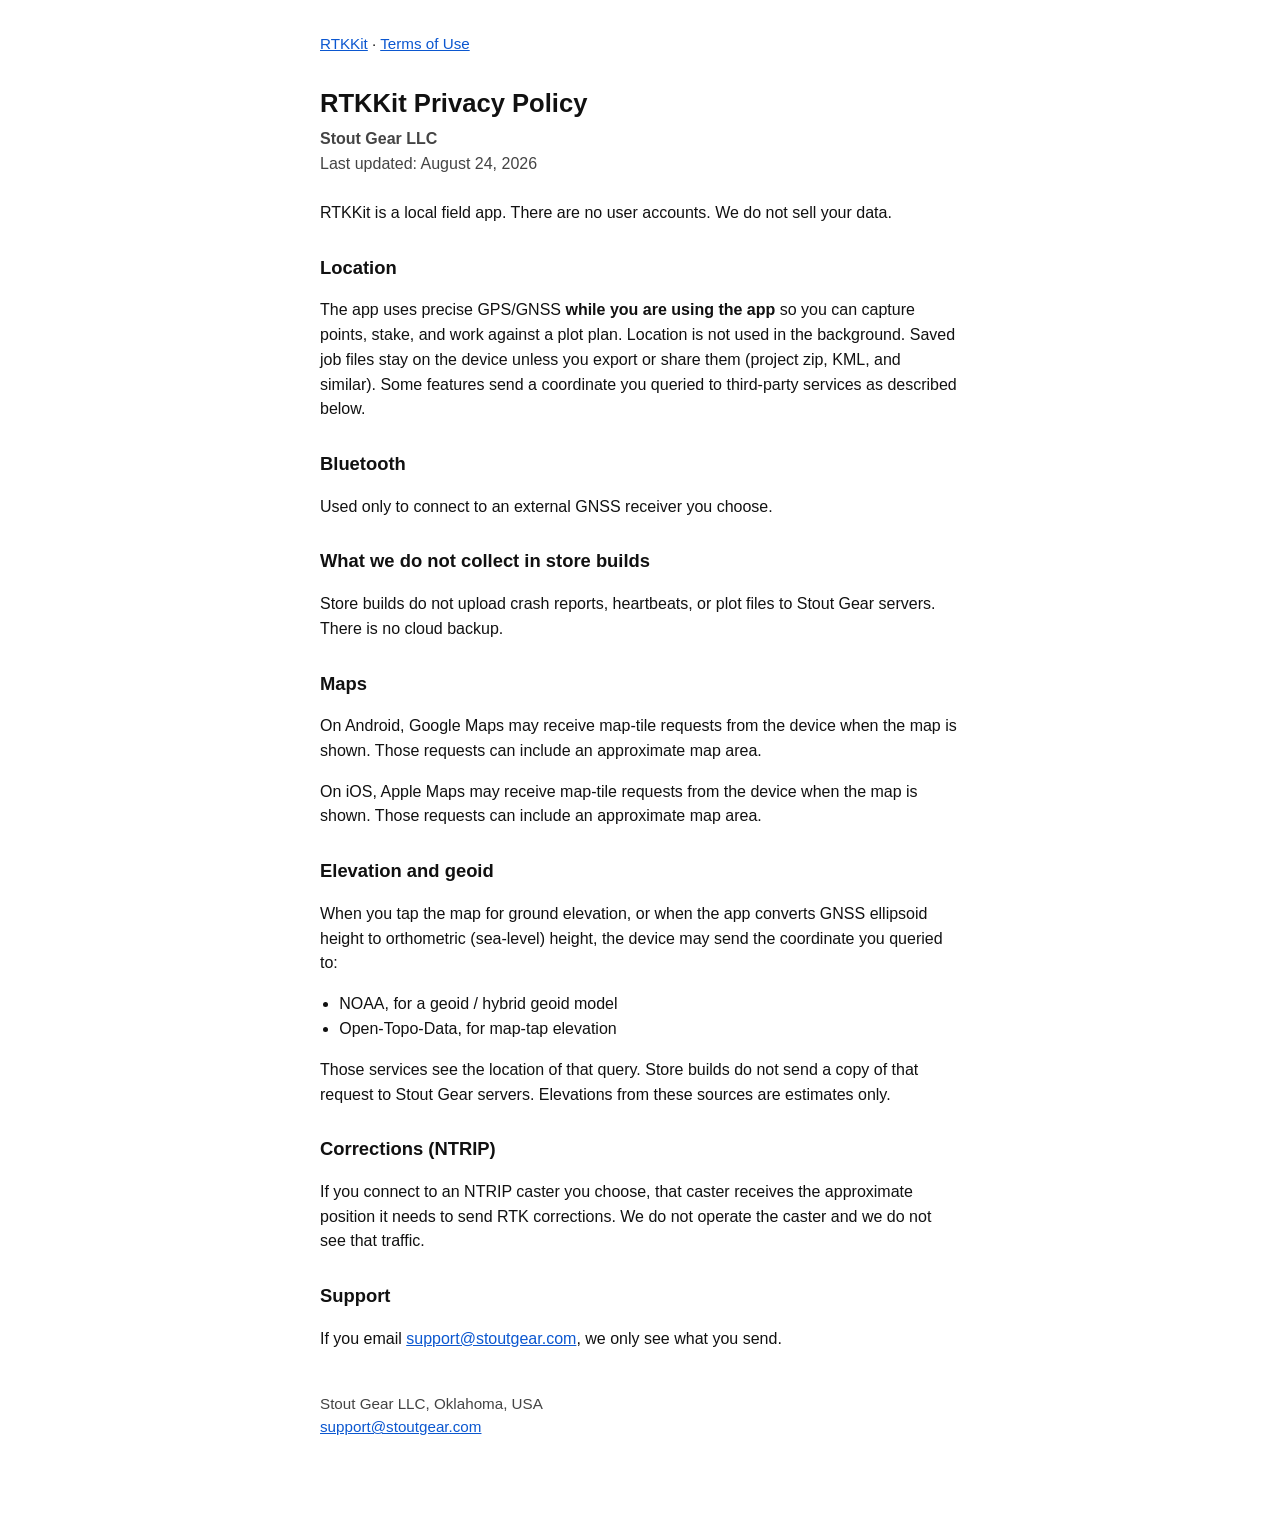
==== privacy/index.html @ b92ecd4a "Add privacy policy page" ====
<!DOCTYPE html>
<html lang="en">
<head>
<meta charset="utf-8">
<meta name="viewport" content="width=device-width, initial-scale=1">
<title>RTKKit Privacy Policy</title>
<style>
:root { color-scheme: light; }
body { font-family: -apple-system, BlinkMacSystemFont, "Segoe UI", Roboto, Helvetica, Arial, sans-serif; line-height: 1.55; color: #111; max-width: 40rem; margin: 2rem auto; padding: 0 1.25rem 4rem; }
h1 { font-size: 1.6rem; margin: 0 0 .25rem; }
h2 { font-size: 1.15rem; margin: 1.75rem 0 .5rem; }
p, li { font-size: 1rem; }
ul { padding-left: 1.2rem; }
.meta { color: #444; margin: 0 0 1.5rem; }
nav { font-size: .95rem; margin: 0 0 1.75rem; }
nav a { color: #0b57d0; }
a { color: #0b57d0; }
footer { margin-top: 2.5rem; color: #444; font-size: .95rem; }
</style>
</head>
<body>

<nav><a href="../">RTKKit</a> · <a href="../terms/">Terms of Use</a></nav>
<h1>RTKKit Privacy Policy</h1>
<p class="meta"><strong>Stout Gear LLC</strong><br>Last updated: August 24, 2026</p>
<p>RTKKit is a local field app. There are no user accounts. We do not sell your data.</p>
<h2>Location</h2>
<p>The app uses precise GPS/GNSS <strong>while you are using the app</strong> so you can capture points, stake, and work against a plot plan. Location is not used in the background. Saved job files stay on the device unless you export or share them (project zip, KML, and similar). Some features send a coordinate you queried to third-party services as described below.</p>
<h2>Bluetooth</h2>
<p>Used only to connect to an external GNSS receiver you choose.</p>
<h2>What we do not collect in store builds</h2>
<p>Store builds do not upload crash reports, heartbeats, or plot files to Stout Gear servers. There is no cloud backup.</p>
<h2>Maps</h2>
<p>On Android, Google Maps may receive map-tile requests from the device when the map is shown. Those requests can include an approximate map area.</p>
<p>On iOS, Apple Maps may receive map-tile requests from the device when the map is shown. Those requests can include an approximate map area.</p>
<h2>Elevation and geoid</h2>
<p>When you tap the map for ground elevation, or when the app converts GNSS ellipsoid height to orthometric (sea-level) height, the device may send the coordinate you queried to:</p>
<ul>
<li>NOAA, for a geoid / hybrid geoid model</li>
<li>Open-Topo-Data, for map-tap elevation</li>
</ul>
<p>Those services see the location of that query. Store builds do not send a copy of that request to Stout Gear servers. Elevations from these sources are estimates only.</p>
<h2>Corrections (NTRIP)</h2>
<p>If you connect to an NTRIP caster you choose, that caster receives the approximate position it needs to send RTK corrections. We do not operate the caster and we do not see that traffic.</p>
<h2>Support</h2>
<p>If you email <a href="mailto:support@stoutgear.com">support@stoutgear.com</a>, we only see what you send.</p>
<footer>Stout Gear LLC, Oklahoma, USA<br><a href="mailto:support@stoutgear.com">support@stoutgear.com</a></footer>

</body>
</html>
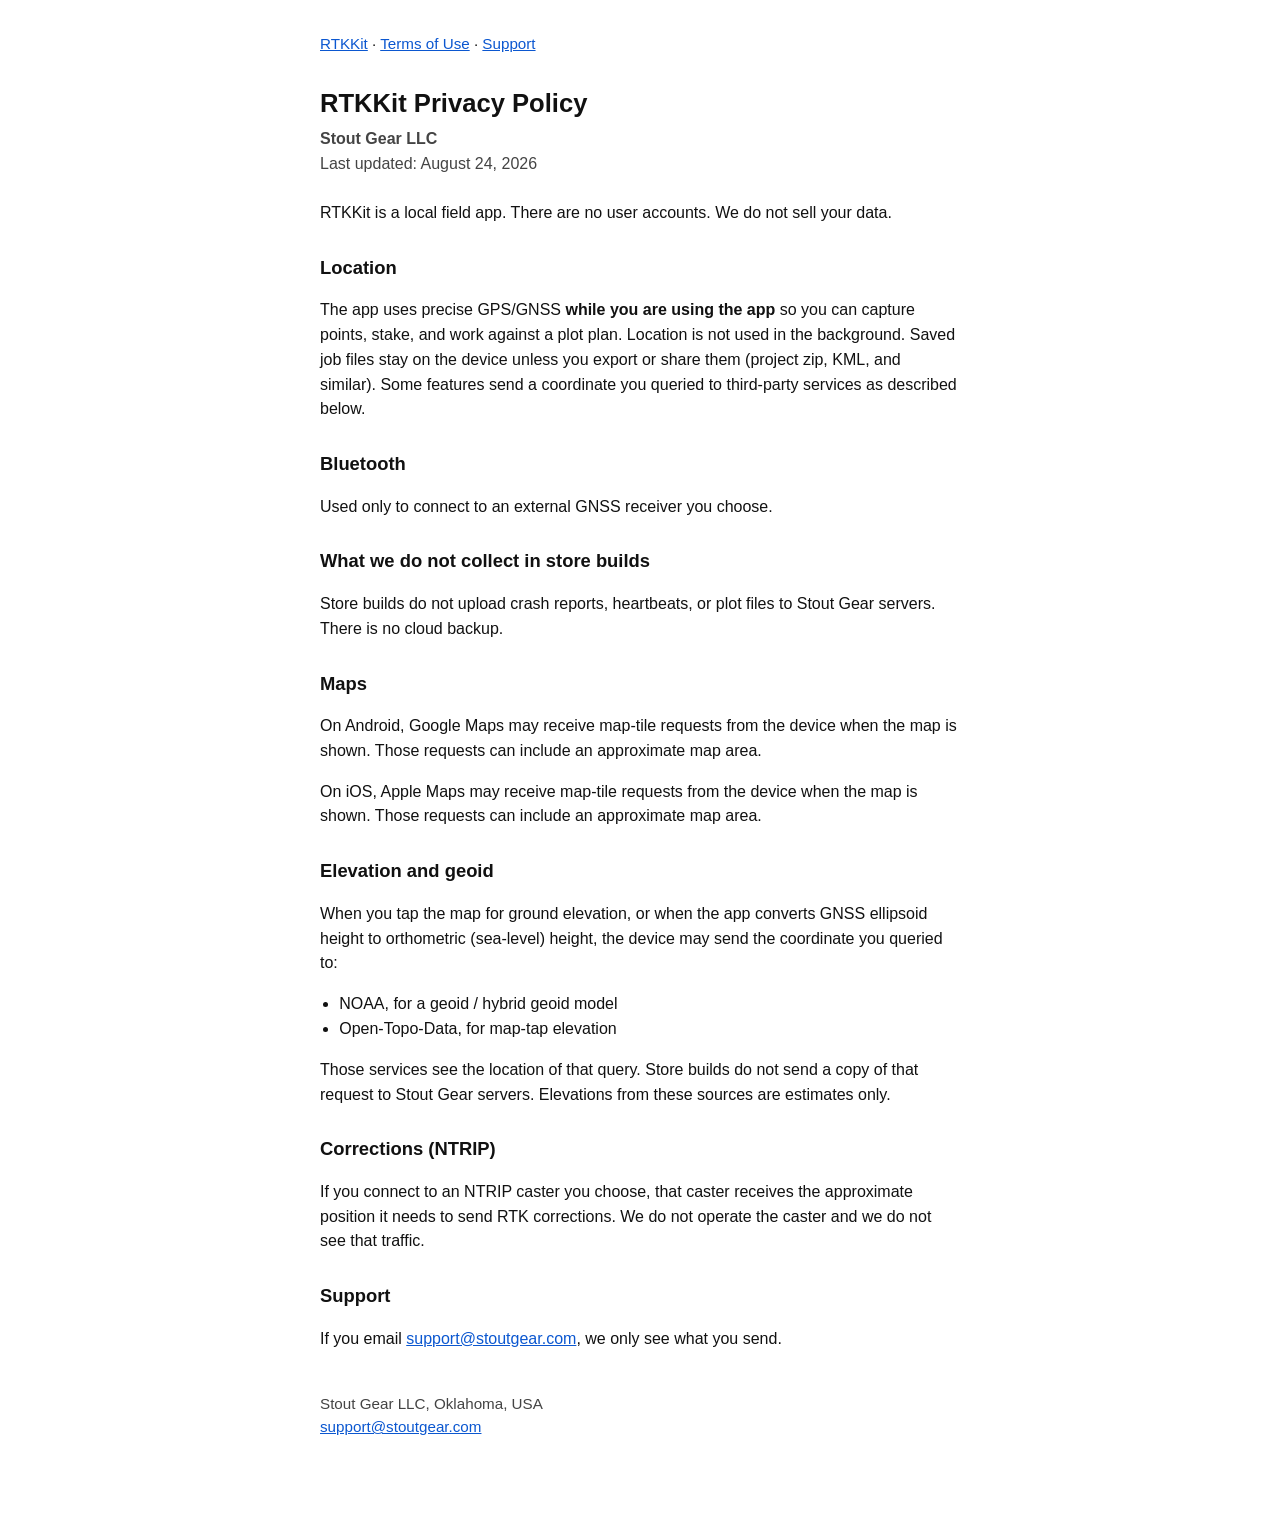
==== commit 44779f02: "Add RTKKit support page for store Support URL Short public support page with mailto contact matching" ====
--- a/privacy/index.html
+++ b/privacy/index.html
@@ -20,7 +20,7 @@
 </head>
 <body>
 
-<nav><a href="../">RTKKit</a> · <a href="../terms/">Terms of Use</a></nav>
+<nav><a href="../">RTKKit</a> · <a href="../terms/">Terms of Use</a> · <a href="../support/">Support</a></nav>
 <h1>RTKKit Privacy Policy</h1>
 <p class="meta"><strong>Stout Gear LLC</strong><br>Last updated: August 24, 2026</p>
 <p>RTKKit is a local field app. There are no user accounts. We do not sell your data.</p>
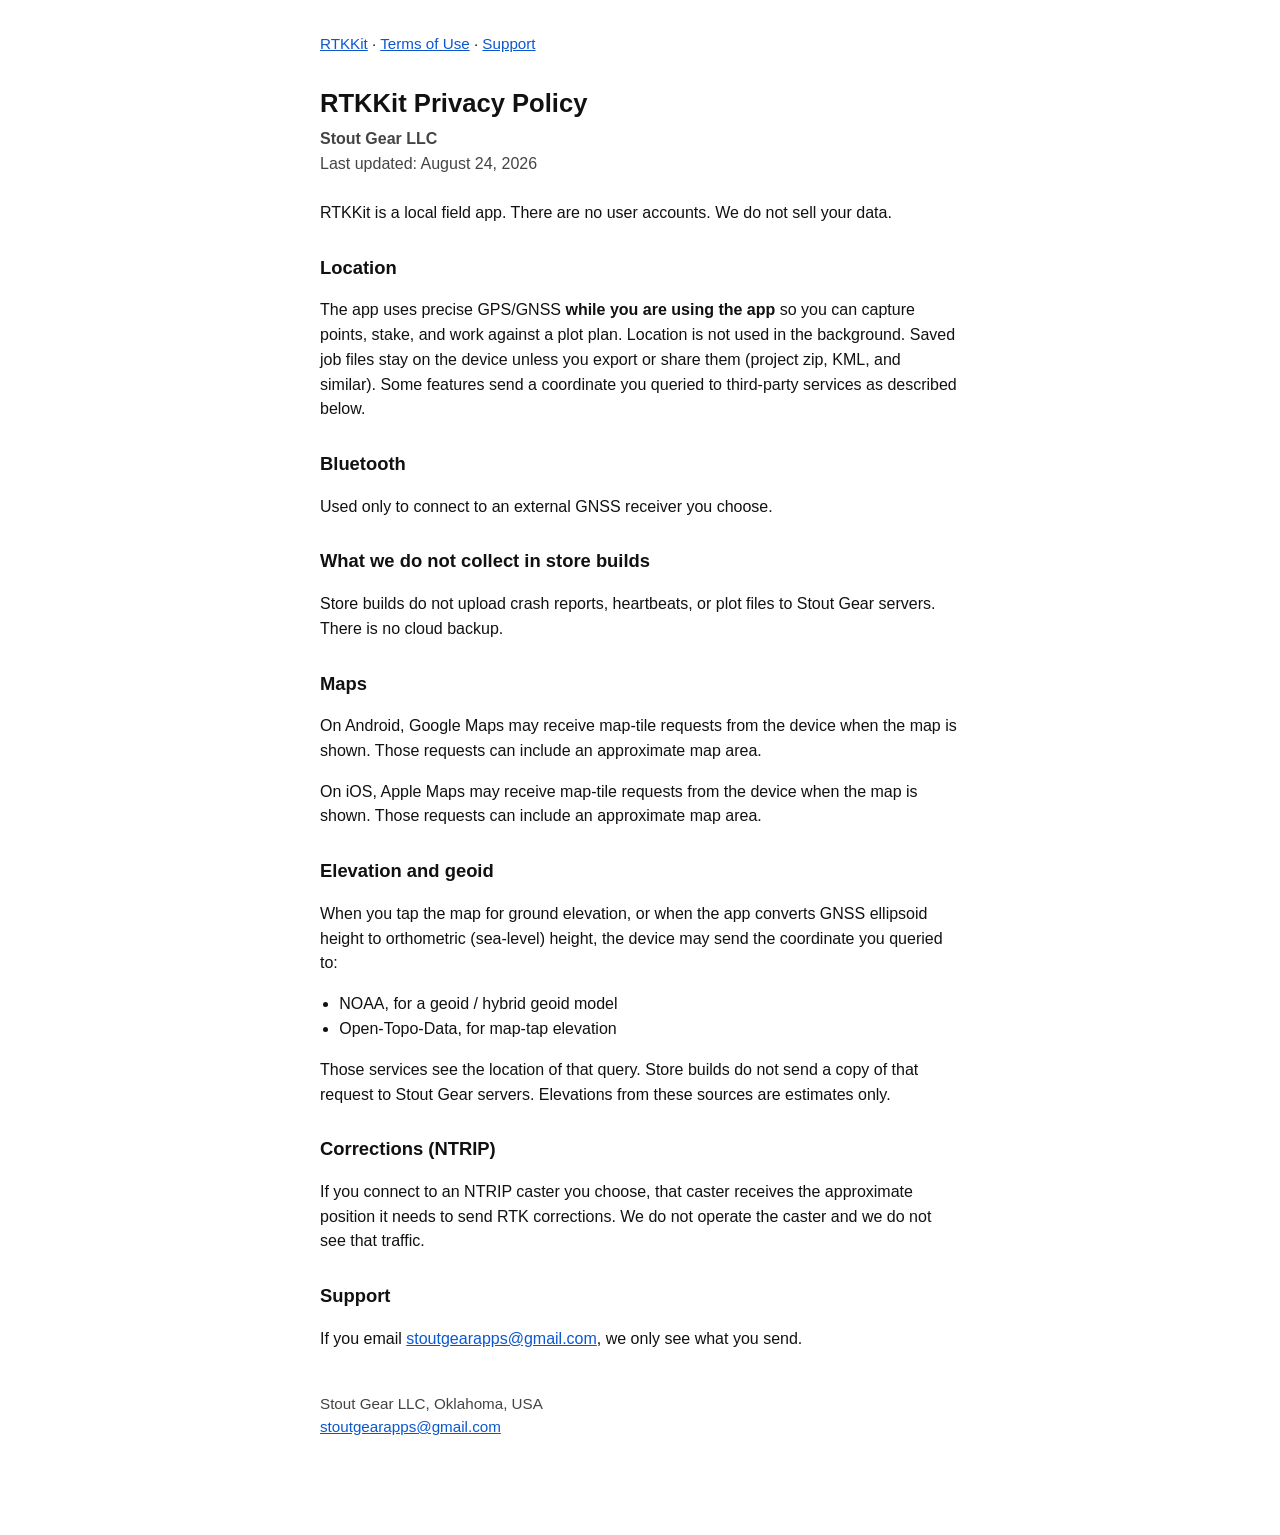
==== commit 46715180: "Replace support@stoutgear.com with stoutgearapps@gmail.com The owner does not own stoutgear.com. Poi" ====
--- a/privacy/index.html
+++ b/privacy/index.html
@@ -43,8 +43,8 @@
 <h2>Corrections (NTRIP)</h2>
 <p>If you connect to an NTRIP caster you choose, that caster receives the approximate position it needs to send RTK corrections. We do not operate the caster and we do not see that traffic.</p>
 <h2>Support</h2>
-<p>If you email <a href="mailto:support@stoutgear.com">support@stoutgear.com</a>, we only see what you send.</p>
-<footer>Stout Gear LLC, Oklahoma, USA<br><a href="mailto:support@stoutgear.com">support@stoutgear.com</a></footer>
+<p>If you email <a href="mailto:stoutgearapps@gmail.com">stoutgearapps@gmail.com</a>, we only see what you send.</p>
+<footer>Stout Gear LLC, Oklahoma, USA<br><a href="mailto:stoutgearapps@gmail.com">stoutgearapps@gmail.com</a></footer>
 
 </body>
 </html>
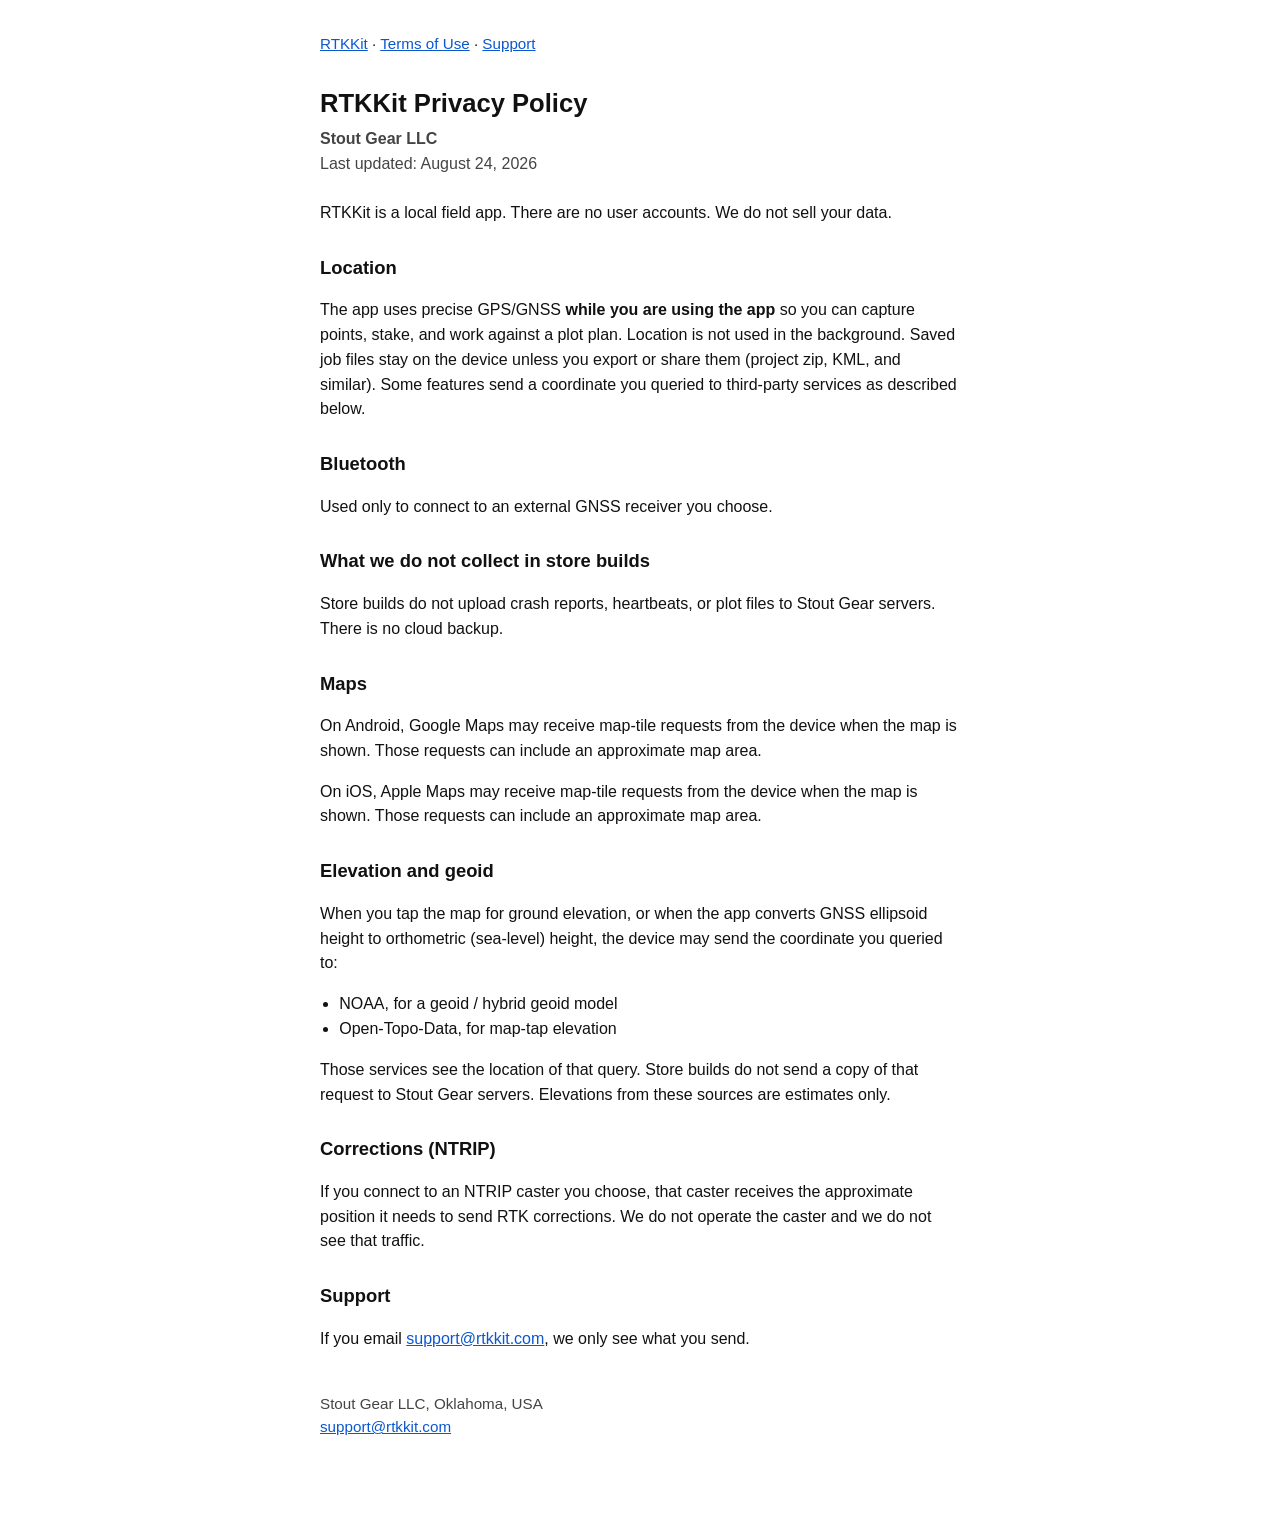
==== commit 6e6d4f3a: "Serve the legal site at rtkkit.com Add a Pages CNAME for rtkkit.com and point every public support a" ====
--- a/privacy/index.html
+++ b/privacy/index.html
@@ -43,8 +43,8 @@
 <h2>Corrections (NTRIP)</h2>
 <p>If you connect to an NTRIP caster you choose, that caster receives the approximate position it needs to send RTK corrections. We do not operate the caster and we do not see that traffic.</p>
 <h2>Support</h2>
-<p>If you email <a href="mailto:stoutgearapps@gmail.com">stoutgearapps@gmail.com</a>, we only see what you send.</p>
-<footer>Stout Gear LLC, Oklahoma, USA<br><a href="mailto:stoutgearapps@gmail.com">stoutgearapps@gmail.com</a></footer>
+<p>If you email <a href="mailto:support@rtkkit.com">support@rtkkit.com</a>, we only see what you send.</p>
+<footer>Stout Gear LLC, Oklahoma, USA<br><a href="mailto:support@rtkkit.com">support@rtkkit.com</a></footer>
 
 </body>
 </html>
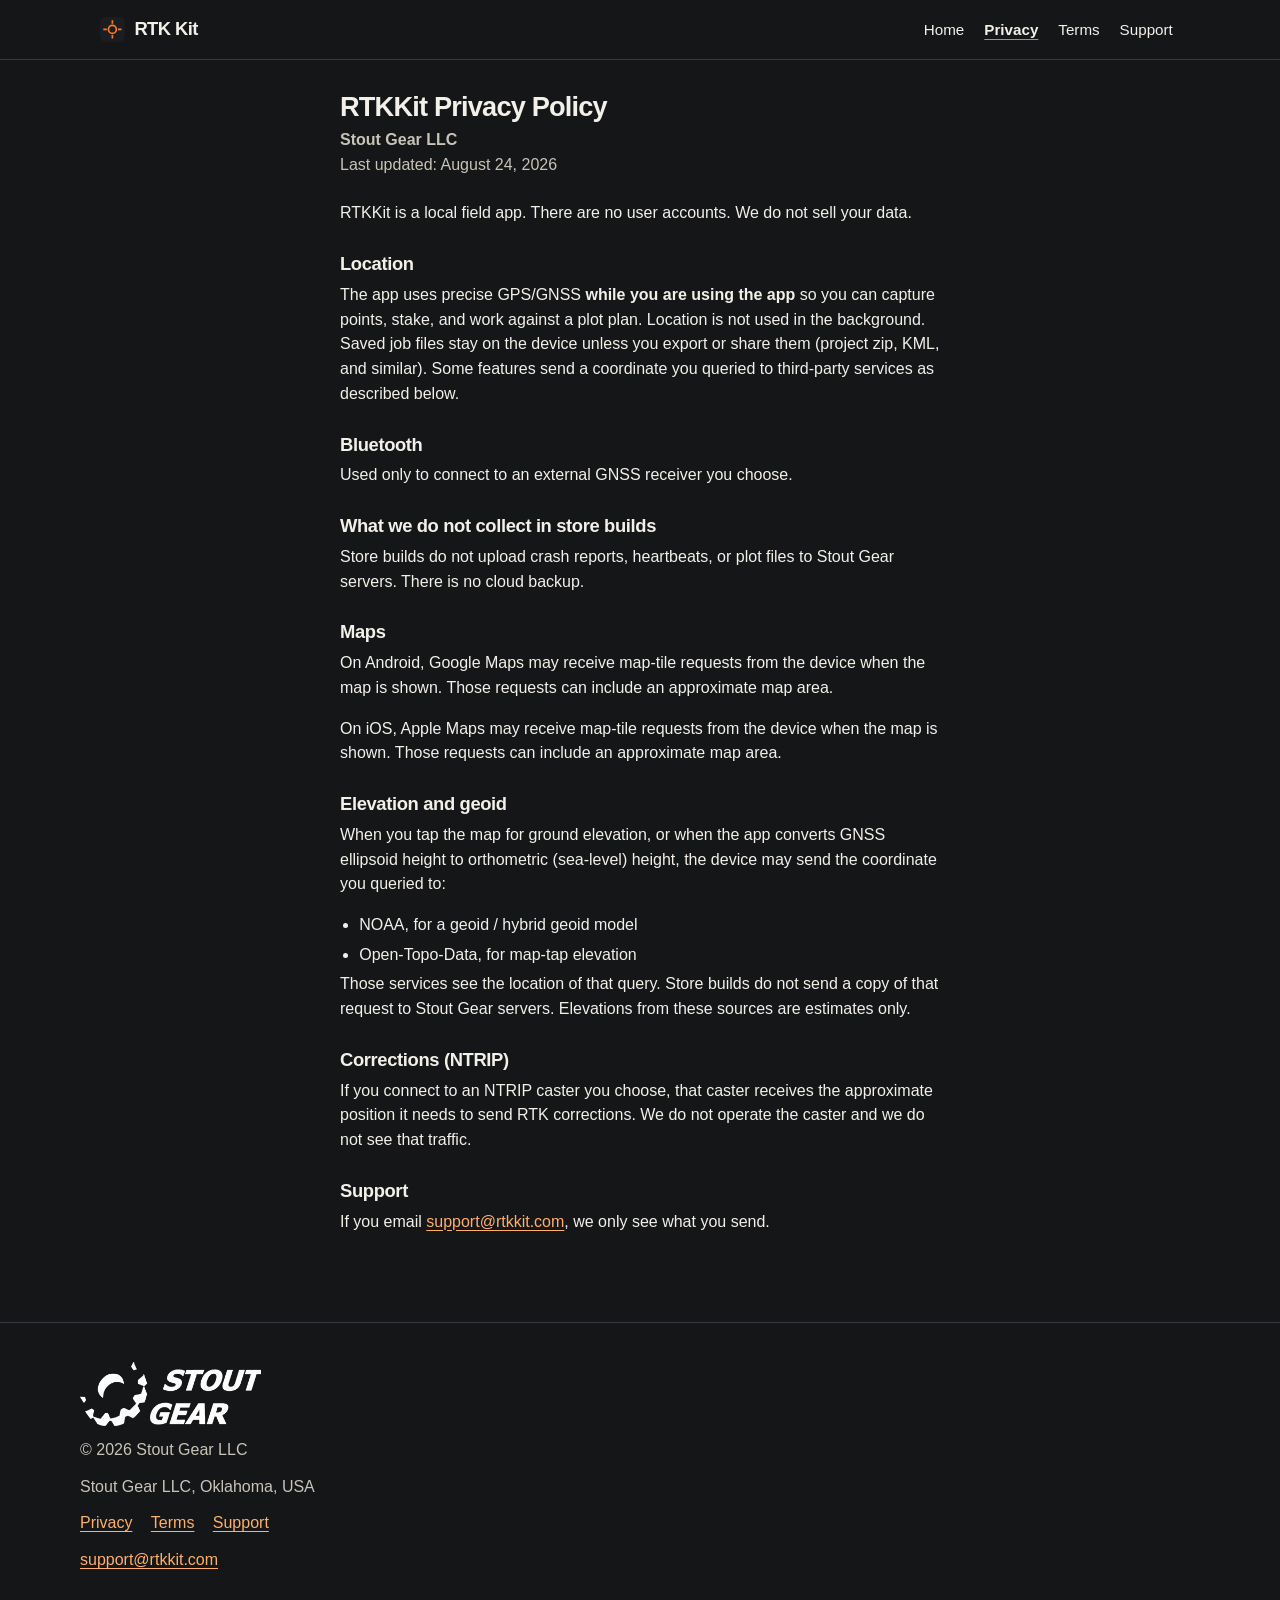
==== commit e2f4589e: "Add the RTK Kit marketing landing page Dark static home page for rtkkit.com, with store-listing copy" ====
--- a/privacy/index.html
+++ b/privacy/index.html
@@ -4,23 +4,34 @@
 <meta charset="utf-8">
 <meta name="viewport" content="width=device-width, initial-scale=1">
 <title>RTKKit Privacy Policy</title>
-<style>
-:root { color-scheme: light; }
-body { font-family: -apple-system, BlinkMacSystemFont, "Segoe UI", Roboto, Helvetica, Arial, sans-serif; line-height: 1.55; color: #111; max-width: 40rem; margin: 2rem auto; padding: 0 1.25rem 4rem; }
-h1 { font-size: 1.6rem; margin: 0 0 .25rem; }
-h2 { font-size: 1.15rem; margin: 1.75rem 0 .5rem; }
-p, li { font-size: 1rem; }
-ul { padding-left: 1.2rem; }
-.meta { color: #444; margin: 0 0 1.5rem; }
-nav { font-size: .95rem; margin: 0 0 1.75rem; }
-nav a { color: #0b57d0; }
-a { color: #0b57d0; }
-footer { margin-top: 2.5rem; color: #444; font-size: .95rem; }
-</style>
+<meta name="theme-color" content="#141618">
+<meta name="color-scheme" content="dark">
+<link rel="icon" href="../assets/favicon.svg" type="image/svg+xml">
+<link rel="icon" href="../favicon.ico" sizes="any">
+<link rel="apple-touch-icon" href="../assets/apple-touch-icon.png">
+<link rel="stylesheet" href="../assets/site.css">
 </head>
 <body>
-
-<nav><a href="../">RTKKit</a> · <a href="../terms/">Terms of Use</a> · <a href="../support/">Support</a></nav>
+<a class="skip" href="#content">Skip to content</a>
+<header class="site-header">
+  <div class="header-inner">
+    <a class="brand" href="../">
+      <svg class="brand-mark" viewBox="0 0 32 32" aria-hidden="true">
+        <rect width="32" height="32" rx="7" fill="#1a1d21"/>
+        <circle cx="16" cy="16" r="5.1" fill="none" stroke="#ff7a18" stroke-width="2.2"/>
+        <path d="M16 4.2v4.6M16 23.2v4.6M4.2 16h4.6M23.2 16h4.6" stroke="#ff7a18" stroke-width="2.2"/>
+      </svg>
+      <span>RTK Kit</span>
+    </a>
+    <nav class="site-nav" aria-label="Primary">
+      <a href="../">Home</a>
+      <a href="../privacy/" aria-current="page">Privacy</a>
+      <a href="../terms/">Terms</a>
+      <a href="../support/">Support</a>
+    </nav>
+  </div>
+</header>
+<main id="content" class="legal">
 <h1>RTKKit Privacy Policy</h1>
 <p class="meta"><strong>Stout Gear LLC</strong><br>Last updated: August 24, 2026</p>
 <p>RTKKit is a local field app. There are no user accounts. We do not sell your data.</p>
@@ -44,7 +55,19 @@
 <p>If you connect to an NTRIP caster you choose, that caster receives the approximate position it needs to send RTK corrections. We do not operate the caster and we do not see that traffic.</p>
 <h2>Support</h2>
 <p>If you email <a href="mailto:support@rtkkit.com">support@rtkkit.com</a>, we only see what you send.</p>
-<footer>Stout Gear LLC, Oklahoma, USA<br><a href="mailto:support@rtkkit.com">support@rtkkit.com</a></footer>
-
+</main>
+<footer class="site-footer">
+  <div class="footer-inner">
+    <img class="footer-logo" src="../assets/stout-gear-logo.png" width="678" height="240" alt="Stout Gear">
+    <p class="footer-copy">&copy; 2026 Stout Gear LLC</p>
+    <p class="footer-place">Stout Gear LLC, Oklahoma, USA</p>
+    <nav class="footer-nav" aria-label="Footer">
+      <a href="../privacy/">Privacy</a>
+      <a href="../terms/">Terms</a>
+      <a href="../support/">Support</a>
+    </nav>
+    <p><a href="mailto:support@rtkkit.com">support@rtkkit.com</a></p>
+  </div>
+</footer>
 </body>
 </html>
--- a/assets/site.css
+++ b/assets/site.css
@@ -0,0 +1,601 @@
+:root {
+  color-scheme: dark;
+  --bg: #141618;
+  --raised: #1c2024;
+  --header: #1a1d21;
+  --line: #343a40;
+  --text: #f3f0ea;
+  --muted: #c9c3b8;
+  --orange: #ff7a18;
+  --orange-soft: #ffb066;
+  --font: -apple-system, BlinkMacSystemFont, "Segoe UI", Roboto, Helvetica, Arial, sans-serif;
+  --mono: ui-monospace, "SF Mono", "Segoe UI Mono", Menlo, Consolas, "Liberation Mono", monospace;
+  --max: 1120px;
+  --pad: 1.25rem;
+}
+
+*,
+*::before,
+*::after { box-sizing: border-box; }
+
+html { scroll-behavior: smooth; }
+
+body {
+  margin: 0;
+  background: var(--bg);
+  color: var(--text);
+  font-family: var(--font);
+  font-size: 1rem;
+  line-height: 1.55;
+}
+
+img { max-width: 100%; height: auto; }
+
+h1, h2, h3, p { margin-top: 0; }
+
+h1, h2, h3 {
+  line-height: 1.12;
+  letter-spacing: -0.03em;
+  font-weight: 700;
+}
+
+ul { margin: 0; padding: 0; }
+
+a { color: var(--orange-soft); }
+
+:focus-visible {
+  outline: 3px solid var(--orange-soft);
+  outline-offset: 3px;
+}
+
+.skip {
+  position: absolute;
+  left: 1rem;
+  top: -4rem;
+  z-index: 100;
+  background: var(--orange);
+  color: #141618;
+  font-weight: 700;
+  text-decoration: none;
+  padding: 0.6rem 0.9rem;
+  border-radius: 0.5rem;
+}
+
+.skip:focus { top: 0.75rem; }
+
+.site-header {
+  position: sticky;
+  top: 0;
+  z-index: 20;
+  background: var(--bg);
+  border-bottom: 1px solid var(--line);
+}
+
+.header-inner {
+  max-width: var(--max);
+  margin-inline: auto;
+  padding: 0.4rem var(--pad);
+  display: flex;
+  flex-wrap: wrap;
+  align-items: center;
+  justify-content: space-between;
+  gap: 0.25rem 1rem;
+}
+
+.brand {
+  display: inline-flex;
+  align-items: center;
+  gap: 0.6rem;
+  color: var(--text);
+  text-decoration: none;
+  font-weight: 700;
+  letter-spacing: -0.03em;
+  font-size: 1.15rem;
+  padding: 0.45rem 0;
+}
+
+.brand-mark { width: 1.55rem; height: 1.55rem; display: block; }
+
+.site-nav {
+  display: flex;
+  flex-wrap: wrap;
+  gap: 0.15rem 0.35rem;
+}
+
+.site-nav a {
+  color: var(--text);
+  text-decoration: none;
+  padding: 0.7rem 0.45rem;
+  font-size: 0.95rem;
+}
+
+.site-nav a:hover,
+.site-nav a:focus-visible { text-decoration: underline; text-underline-offset: 0.28em; }
+
+.site-nav a[aria-current="page"] {
+  font-weight: 700;
+  text-decoration: underline;
+  text-decoration-color: var(--orange);
+  text-underline-offset: 0.28em;
+}
+
+.section,
+.hero,
+.band { padding-inline: var(--pad); }
+
+.section-inner,
+.hero-grid,
+.band-inner {
+  max-width: var(--max);
+  margin-inline: auto;
+}
+
+.hero {
+  position: relative;
+  isolation: isolate;
+  padding-top: 2.75rem;
+  padding-bottom: 1.5rem;
+}
+
+.hero::before {
+  content: "";
+  position: absolute;
+  z-index: -1;
+  width: min(42rem, 100%);
+  height: 32rem;
+  right: -6rem;
+  top: -12rem;
+  background: radial-gradient(circle, rgba(255, 122, 24, 0.16), transparent 68%);
+  pointer-events: none;
+}
+
+.hero-grid {
+  display: grid;
+  gap: 1.75rem;
+}
+
+.eyebrow {
+  margin: 0 0 0.7rem;
+  color: var(--orange);
+  font-size: 0.8125rem;
+  font-weight: 700;
+  letter-spacing: 0.14em;
+  text-transform: uppercase;
+}
+
+.hero h1 {
+  margin: 0 0 1rem;
+  font-size: clamp(2.4rem, 6vw, 4.4rem);
+}
+
+.lede {
+  margin: 0 0 0.9rem;
+  font-size: 1.15rem;
+  max-width: 38rem;
+}
+
+.support-line {
+  margin: 0;
+  color: var(--muted);
+  max-width: 38rem;
+}
+
+.hero-actions { display: grid; gap: 0.9rem; align-content: start; }
+
+.guard a { font-weight: 700; }
+
+.store-badges {
+  display: flex;
+  flex-wrap: wrap;
+  gap: 0.75rem;
+}
+
+.store-badge {
+  display: flex;
+  flex-direction: column;
+  justify-content: center;
+  min-width: 11.5rem;
+  min-height: 3.5rem;
+  padding: 0.65rem 1rem;
+  border: 1.5px solid var(--orange);
+  border-radius: 0.85rem;
+  background: var(--header);
+  color: var(--text);
+  text-decoration: none;
+}
+
+.store-badge:hover { background: #24180f; }
+
+.store-kicker {
+  color: var(--orange);
+  font-size: 0.75rem;
+  font-weight: 700;
+  letter-spacing: 0.12em;
+  text-transform: uppercase;
+}
+
+.store-name {
+  font-size: 1.05rem;
+  font-weight: 700;
+  letter-spacing: -0.02em;
+}
+
+.coming-note {
+  margin: 0;
+  color: var(--muted);
+  max-width: 36rem;
+}
+
+.hero-visual { display: flex; justify-content: center; }
+
+.device {
+  width: min(300px, 86%);
+  background: #0c0e10;
+  border: 2px solid #3a4148;
+  border-radius: 2.4rem;
+  padding: 0.65rem;
+  box-shadow: 0 0 0 1px #000, 0 24px 50px rgba(0, 0, 0, 0.45);
+}
+
+.device-screen {
+  border-radius: 1.75rem;
+  overflow: hidden;
+  background: var(--bg);
+  aspect-ratio: 780 / 1688;
+}
+
+.device-screen img {
+  display: block;
+  width: 100%;
+  height: 100%;
+  object-fit: cover;
+  object-position: center top;
+}
+
+.band { padding-top: 0.5rem; padding-bottom: 0.5rem; }
+
+.facts {
+  list-style: none;
+  display: grid;
+  grid-template-columns: 1fr 1fr;
+  gap: 1px;
+  background: var(--line);
+  border: 1px solid var(--line);
+  border-radius: 1rem;
+  overflow: hidden;
+}
+
+.facts li {
+  background: var(--raised);
+  padding: 1rem 1.05rem 1.1rem;
+}
+
+.facts strong {
+  display: block;
+  font-size: 1.02rem;
+  letter-spacing: -0.02em;
+  margin-bottom: 0.2rem;
+}
+
+.facts span { color: var(--muted); font-size: 0.92rem; }
+
+.section { padding-top: 4.25rem; padding-bottom: 1rem; }
+
+.section h2 {
+  margin: 0 0 0.75rem;
+  font-size: clamp(1.8rem, 3vw, 2.55rem);
+  max-width: 18em;
+}
+
+.section-intro {
+  margin: 0 0 1.5rem;
+  color: var(--muted);
+  max-width: 40rem;
+  font-size: 1.05rem;
+}
+
+.feature-grid {
+  list-style: none;
+  display: grid;
+  gap: 0.9rem;
+}
+
+.feature-grid li,
+.plain-card,
+.compare article {
+  background: var(--raised);
+  border: 1px solid var(--line);
+  border-radius: 1rem;
+  padding: 1.15rem 1.15rem 1.25rem;
+}
+
+.icon {
+  width: 2.6rem;
+  height: 2.6rem;
+  border: 1.5px solid var(--orange);
+  border-radius: 0.75rem;
+  display: grid;
+  place-items: center;
+  color: var(--orange);
+  background: var(--bg);
+}
+
+.icon svg { width: 1.35rem; height: 1.35rem; }
+
+.feature-grid h3,
+.compare h3,
+.plain-card h3 {
+  margin: 0.85rem 0 0.4rem;
+  font-size: 1.15rem;
+}
+
+.feature-grid p,
+.compare p,
+.plain-card p { margin: 0; }
+
+.note {
+  margin-top: 0.75rem !important;
+  color: var(--muted);
+}
+
+.swipe-hint {
+  margin: 0 0 0.85rem;
+  color: var(--muted);
+  font-size: 0.92rem;
+}
+
+.gallery {
+  list-style: none;
+  display: grid;
+  grid-auto-flow: column;
+  grid-auto-columns: min(74vw, 250px);
+  gap: 1.15rem;
+  overflow-x: auto;
+  scroll-snap-type: x mandatory;
+  padding-bottom: 0.75rem;
+  scrollbar-color: #3a4148 transparent;
+}
+
+.gallery::-webkit-scrollbar { height: 8px; }
+.gallery::-webkit-scrollbar-thumb { background: #3a4148; border-radius: 99px; }
+
+.gallery li { scroll-snap-align: start; min-width: 0; }
+
+.gallery figure {
+  margin: 0;
+  display: flex;
+  flex-direction: column;
+  align-items: center;
+}
+
+.gallery .device { width: 100%; max-width: 280px; }
+
+.gallery figcaption {
+  width: 100%;
+  max-width: 280px;
+  margin-top: 0.85rem;
+}
+
+.gallery figcaption strong { display: block; letter-spacing: -0.02em; }
+
+.gallery figcaption span {
+  display: block;
+  margin-top: 0.25rem;
+  color: var(--muted);
+  font-size: 0.92rem;
+}
+
+.preview-note {
+  margin: 0.35rem 0 0;
+  color: var(--muted);
+  font-size: 0.92rem;
+}
+
+.plan-layout {
+  display: grid;
+  gap: 1.5rem;
+  align-items: center;
+}
+
+.plan-copy p { margin: 0 0 0.8rem; color: var(--muted); }
+.plan-copy p:last-child { margin-bottom: 0; }
+
+.plan-frame {
+  background: #f4f1ea;
+  padding: 0.65rem;
+  border-radius: 0.8rem;
+  box-shadow: 0 22px 50px rgba(0, 0, 0, 0.35);
+  max-width: 26rem;
+  margin-inline: auto;
+}
+
+.plan-frame img { display: block; width: 100%; height: auto; }
+
+.plan-caption {
+  margin: 0.7rem 0 0;
+  color: var(--muted);
+  font-size: 0.92rem;
+  text-align: center;
+}
+
+.compare {
+  display: grid;
+  gap: 0.9rem;
+}
+
+.compare .kicker {
+  margin: 0;
+  color: var(--orange);
+  font-size: 0.78rem;
+  font-weight: 700;
+  letter-spacing: 0.12em;
+  text-transform: uppercase;
+}
+
+.platforms { margin: 1rem 0 0; }
+.platforms div + div { margin-top: 0.75rem; }
+
+.platforms dt {
+  font-weight: 700;
+  letter-spacing: -0.02em;
+}
+
+.platforms dd {
+  margin: 0.15rem 0 0;
+  color: var(--muted);
+}
+
+.job-grid {
+  list-style: none;
+  display: grid;
+  gap: 0.9rem;
+}
+
+.disclaimer {
+  border-left: 3px solid var(--orange);
+  padding: 0.2rem 0 0.2rem 1.1rem;
+  max-width: 42rem;
+}
+
+.disclaimer p { margin: 0 0 0.8rem; }
+.disclaimer p:last-child { margin-bottom: 0; }
+
+.site-footer {
+  margin-top: 3.5rem;
+  border-top: 1px solid var(--line);
+  padding: 2.4rem var(--pad) 3rem;
+}
+
+.footer-inner {
+  max-width: var(--max);
+  margin-inline: auto;
+  display: grid;
+  gap: 0.75rem;
+  justify-items: start;
+}
+
+.footer-logo {
+  height: 64px;
+  width: auto;
+  filter: brightness(0) invert(1);
+}
+
+.footer-copy,
+.footer-place { margin: 0; color: var(--muted); }
+
+.footer-nav {
+  display: flex;
+  flex-wrap: wrap;
+  gap: 0.45rem 1.15rem;
+}
+
+.footer-nav a,
+.footer-inner > p a,
+.legal a,
+.prose a {
+  text-underline-offset: 0.18em;
+}
+
+.legal {
+  max-width: 40rem;
+  margin-inline: auto;
+  padding: 2rem var(--pad) 1rem;
+}
+
+.legal h1 {
+  font-size: 1.7rem;
+  margin: 0 0 0.35rem;
+}
+
+.legal h2 {
+  font-size: 1.15rem;
+  margin: 1.75rem 0 0.5rem;
+  letter-spacing: -0.02em;
+}
+
+.legal p,
+.legal li { font-size: 1rem; }
+
+.legal .meta { color: var(--muted); margin: 0 0 1.5rem; }
+
+.legal ul { padding-left: 1.2rem; }
+.legal li { margin: 0.3rem 0; }
+
+@media (min-width: 640px) {
+  .header-inner { flex-wrap: nowrap; }
+}
+
+@media (min-width: 760px) {
+  .facts { grid-template-columns: repeat(4, 1fr); }
+  .feature-grid { grid-template-columns: 1fr 1fr; }
+  .swipe-hint { display: none; }
+  .gallery {
+    grid-auto-flow: row;
+    grid-template-columns: 1fr 1fr;
+    overflow: visible;
+  }
+  .compare { grid-template-columns: 1fr 1fr; }
+  .job-grid { grid-template-columns: 1fr 1fr 1fr; }
+  .plan-layout { grid-template-columns: 1.05fr 0.95fr; gap: 2.5rem; }
+  .plan-frame { margin-inline: 0 0 auto; }
+}
+
+@media (min-width: 960px) {
+  .hero { padding-top: 4rem; }
+  .hero-grid {
+    grid-template-columns: minmax(0, 1.15fr) minmax(280px, 0.85fr);
+    grid-template-areas:
+      "copy visual"
+      "actions visual";
+    column-gap: 3rem;
+    row-gap: 1.5rem;
+    align-items: center;
+  }
+  .hero-copy { grid-area: copy; }
+  .hero-visual { grid-area: visual; }
+  .hero-actions { grid-area: actions; }
+  .device { width: min(340px, 100%); }
+}
+
+@media (min-width: 1100px) {
+  .feature-grid { grid-template-columns: 1fr 1fr 1fr; }
+  .gallery { grid-template-columns: repeat(4, 1fr); }
+}
+
+@media (max-width: 639px) {
+  .header-inner { align-items: flex-start; }
+  .site-nav { width: 100%; }
+}
+
+@media (prefers-reduced-motion: reduce) {
+  html { scroll-behavior: auto; }
+}
+
+@media (forced-colors: active) {
+  .store-badge,
+  .feature-grid li,
+  .plain-card,
+  .compare article,
+  .device,
+  .icon {
+    border: 1px solid CanvasText;
+  }
+}
+
+@media print {
+  :root { color-scheme: light; }
+  body { background: #fff; color: #111; }
+  .site-header,
+  .site-footer { position: static; background: #fff; color: #111; }
+  .footer-logo { filter: none; }
+  a, .eyebrow, .store-kicker { color: #111; }
+  .hero::before { display: none; }
+}
+
+#features,
+#screens,
+#plan,
+#how-it-works,
+#job-site,
+#disclaimer,
+#coming-soon { scroll-margin-top: 5.5rem; }
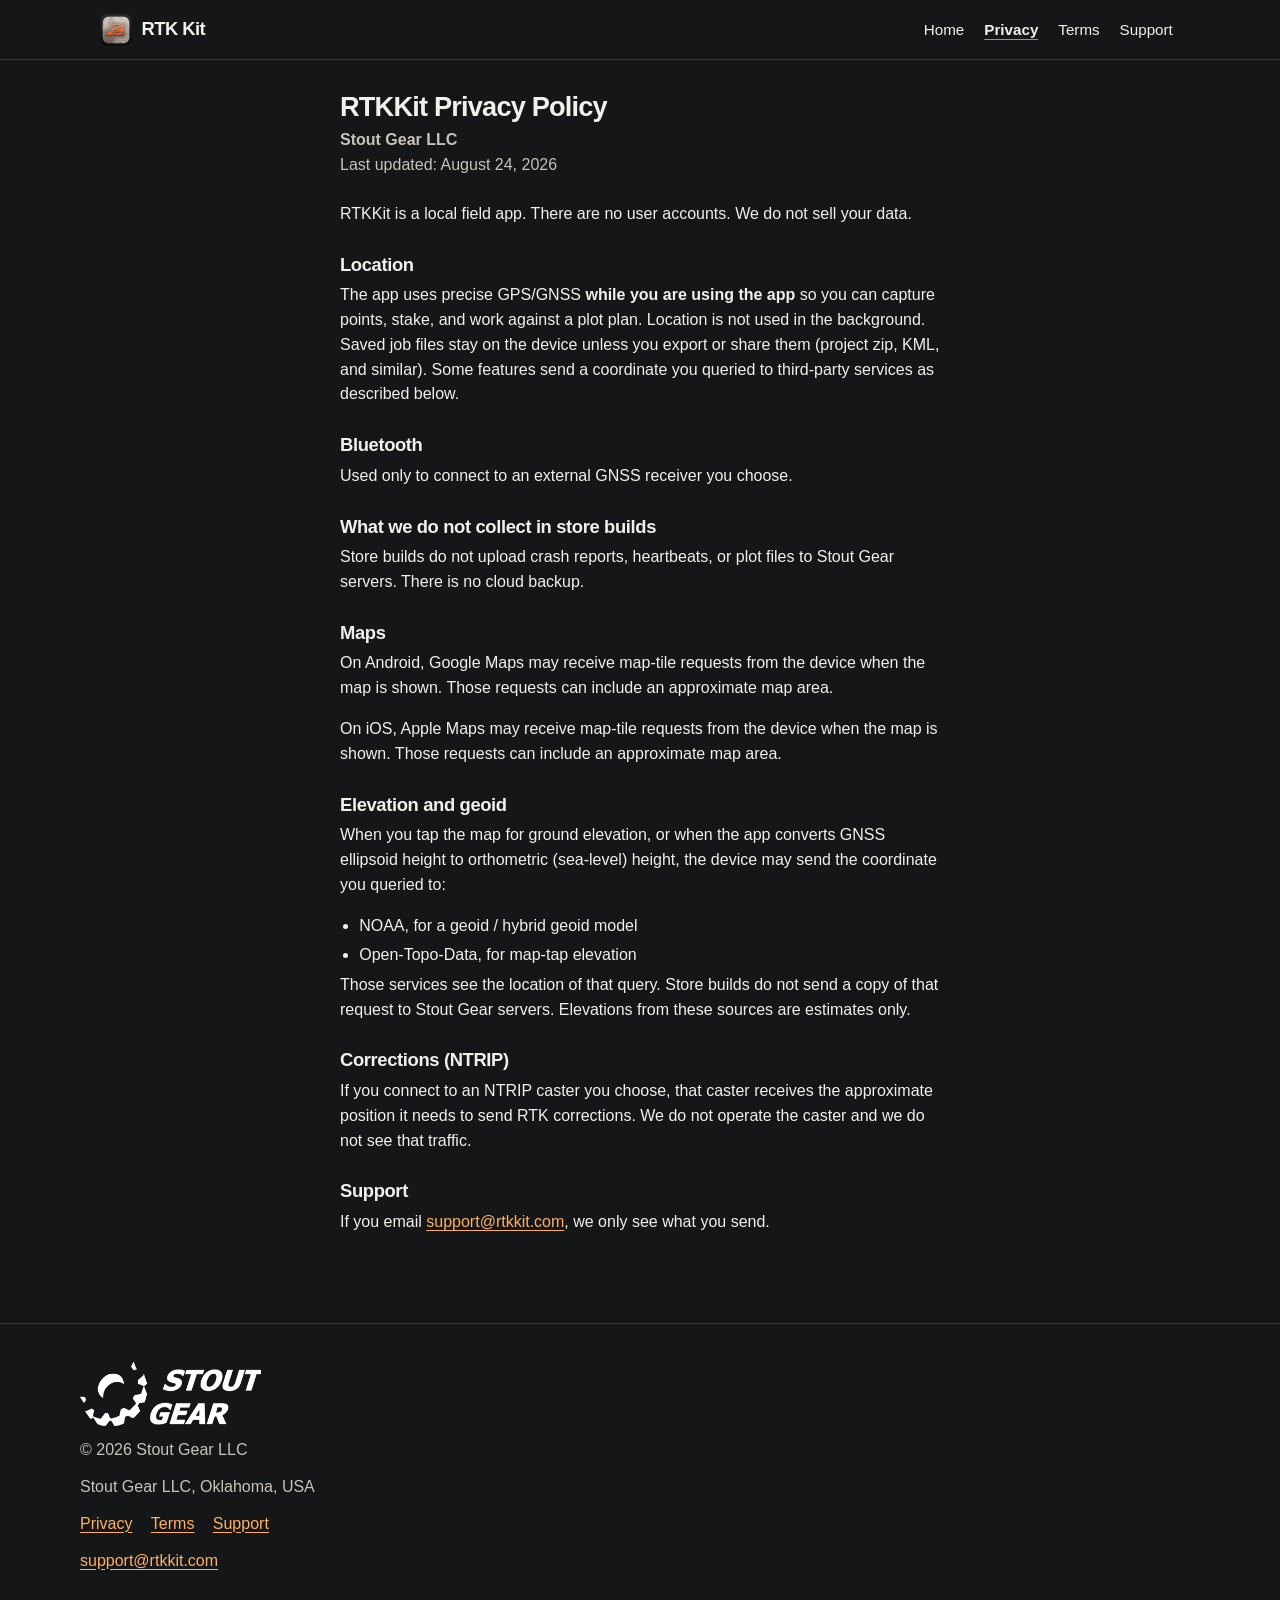
==== commit dad6a274: "Show the sample plot plan and the Stone app icon Render the fictional sample plan so the sheet stays" ====
--- a/privacy/index.html
+++ b/privacy/index.html
@@ -6,7 +6,7 @@
 <title>RTKKit Privacy Policy</title>
 <meta name="theme-color" content="#141618">
 <meta name="color-scheme" content="dark">
-<link rel="icon" href="../assets/favicon.svg" type="image/svg+xml">
+<link rel="icon" href="../assets/favicon-32.png" type="image/png" sizes="32x32">
 <link rel="icon" href="../favicon.ico" sizes="any">
 <link rel="apple-touch-icon" href="../assets/apple-touch-icon.png">
 <link rel="stylesheet" href="../assets/site.css">
@@ -16,11 +16,7 @@
 <header class="site-header">
   <div class="header-inner">
     <a class="brand" href="../">
-      <svg class="brand-mark" viewBox="0 0 32 32" aria-hidden="true">
-        <rect width="32" height="32" rx="7" fill="#1a1d21"/>
-        <circle cx="16" cy="16" r="5.1" fill="none" stroke="#ff7a18" stroke-width="2.2"/>
-        <path d="M16 4.2v4.6M16 23.2v4.6M4.2 16h4.6M23.2 16h4.6" stroke="#ff7a18" stroke-width="2.2"/>
-      </svg>
+      <img class="brand-mark" src="../assets/app-icon.png" width="512" height="512" alt="">
       <span>RTK Kit</span>
     </a>
     <nav class="site-nav" aria-label="Primary">
--- a/assets/site.css
+++ b/assets/site.css
@@ -94,7 +94,12 @@
   padding: 0.45rem 0;
 }
 
-.brand-mark { width: 1.55rem; height: 1.55rem; display: block; }
+.brand-mark {
+  width: 2rem;
+  height: 2rem;
+  display: block;
+  border-radius: 0.45rem;
+}
 
 .site-nav {
   display: flex;
@@ -141,11 +146,11 @@
   content: "";
   position: absolute;
   z-index: -1;
-  width: min(42rem, 100%);
-  height: 32rem;
-  right: -6rem;
-  top: -12rem;
-  background: radial-gradient(circle, rgba(255, 122, 24, 0.16), transparent 68%);
+  width: min(36rem, 90%);
+  height: 28rem;
+  right: 0;
+  top: 0;
+  background: radial-gradient(circle at 70% 20%, rgba(255, 122, 24, 0.16), transparent 68%);
   pointer-events: none;
 }
 
@@ -397,19 +402,26 @@
   align-items: center;
 }
 
+.plan-sheet { margin: 0; min-width: 0; }
+
 .plan-copy p { margin: 0 0 0.8rem; color: var(--muted); }
 .plan-copy p:last-child { margin-bottom: 0; }
 
 .plan-frame {
-  background: #f4f1ea;
-  padding: 0.65rem;
+  background: #fff;
+  padding: 0.45rem;
   border-radius: 0.8rem;
   box-shadow: 0 22px 50px rgba(0, 0, 0, 0.35);
-  max-width: 26rem;
   margin-inline: auto;
-}
-
-.plan-frame img { display: block; width: 100%; height: auto; }
+  overflow-x: auto;
+}
+
+.plan-frame img {
+  display: block;
+  width: 100%;
+  height: auto;
+  background: #fff;
+}
 
 .plan-caption {
   margin: 0.7rem 0 0;
@@ -536,8 +548,12 @@
   }
   .compare { grid-template-columns: 1fr 1fr; }
   .job-grid { grid-template-columns: 1fr 1fr 1fr; }
-  .plan-layout { grid-template-columns: 1.05fr 0.95fr; gap: 2.5rem; }
-  .plan-frame { margin-inline: 0 0 auto; }
+  .plan-layout {
+    grid-template-columns: minmax(16rem, 20rem) minmax(0, 1fr);
+    gap: 2rem;
+    align-items: start;
+  }
+  .plan-frame { margin-inline: 0; }
 }
 
 @media (min-width: 960px) {
